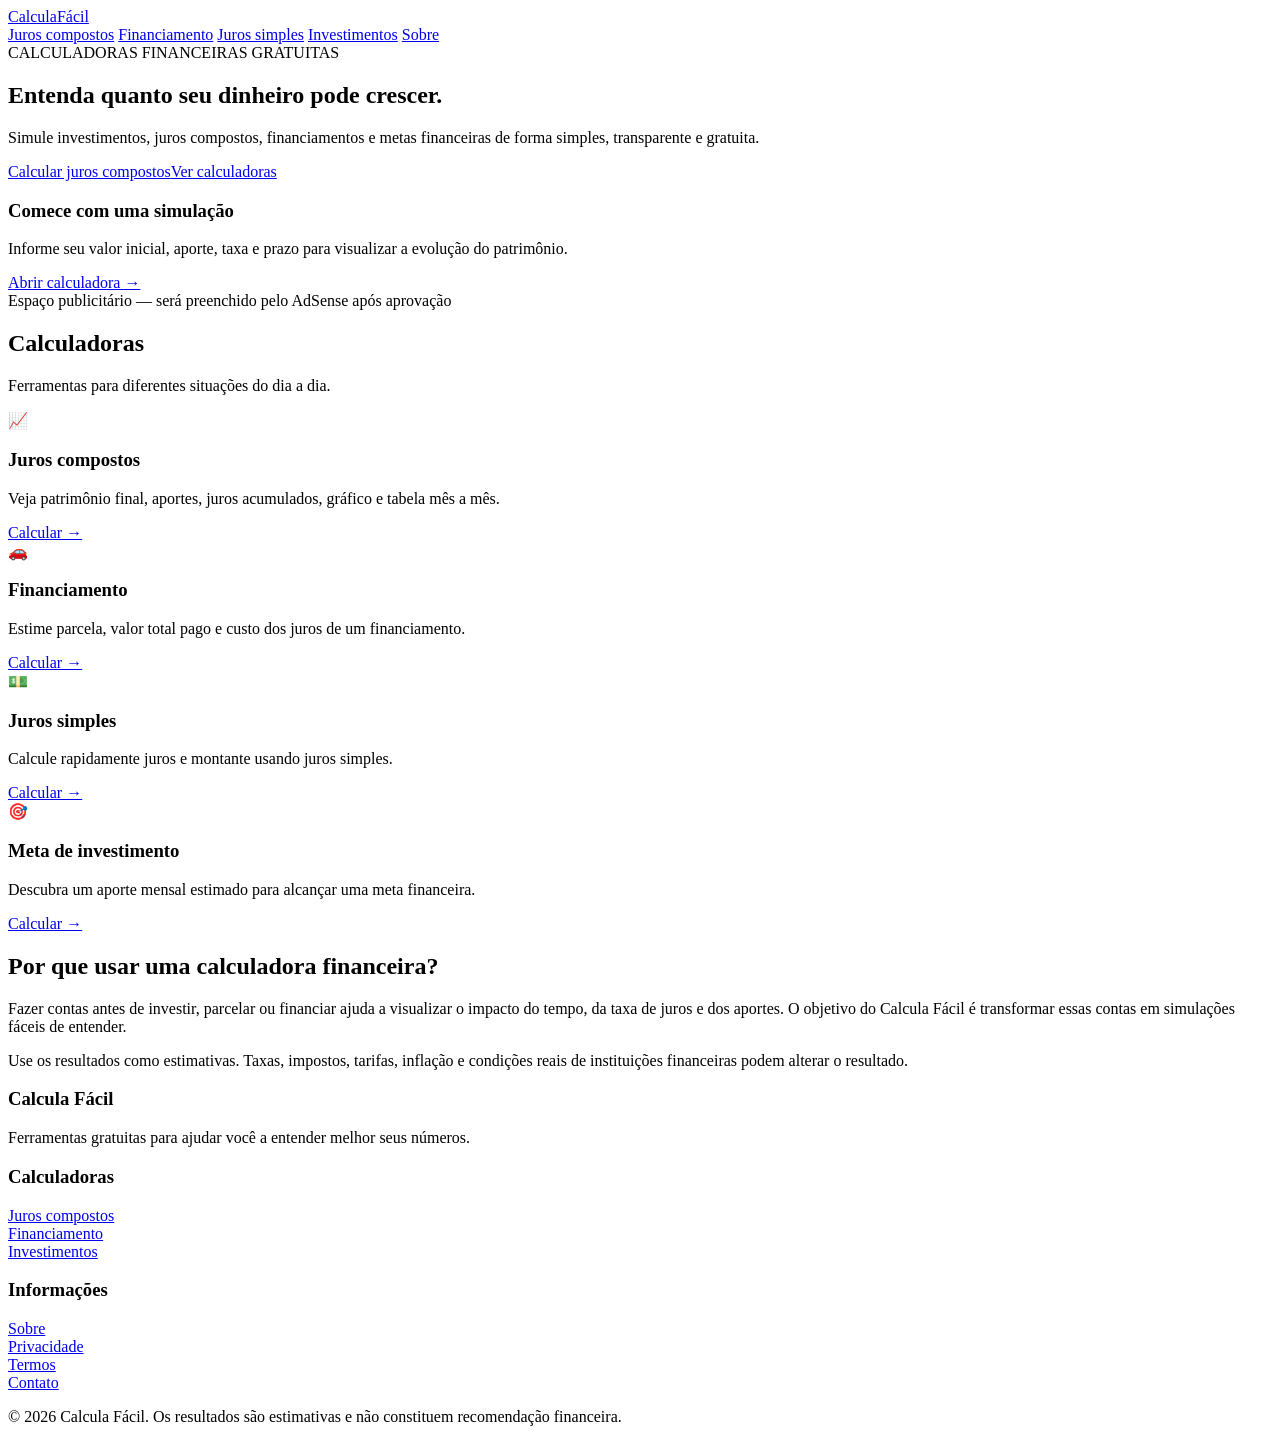
==== index.html @ 95066d44 "Add files via upload" ====
<!doctype html>
<html lang="pt-BR">
<head>
<meta charset="utf-8"><meta name="viewport" content="width=device-width,initial-scale=1">
<title>Calculadoras financeiras gratuitas | Calcula Fácil</title>
<meta name="description" content="Calculadoras financeiras gratuitas para simular juros, investimentos e financiamentos.">
<link rel="stylesheet" href="css/style.css">

<!-- ADSENSE: depois da aprovação, cole aqui o código fornecido pelo Google, sem alterar o código do anúncio. -->
</head>
<body>
<header><div class="container nav">
<a class="logo" href="index.html">Calcula<span>Fácil</span></a>
<nav>
<a href="juros-compostos.html">Juros compostos</a>
<a href="financiamento.html">Financiamento</a>
<a href="juros-simples.html">Juros simples</a>
<a href="investimento.html">Investimentos</a>
<a href="sobre.html">Sobre</a>
</nav></div></header>

<section class="hero"><div class="container hero-grid">
<div><span class="badge">CALCULADORAS FINANCEIRAS GRATUITAS</span>
<h1>Entenda quanto seu dinheiro pode crescer.</h1>
<p class="lead">Simule investimentos, juros compostos, financiamentos e metas financeiras de forma simples, transparente e gratuita.</p>
<div class="actions"><a class="btn btn-primary" href="juros-compostos.html">Calcular juros compostos</a><a class="btn btn-light" href="#calculadoras">Ver calculadoras</a></div></div>
<div class="card"><h3>Comece com uma simulação</h3><p class="muted">Informe seu valor inicial, aporte, taxa e prazo para visualizar a evolução do patrimônio.</p><a class="btn btn-primary" href="juros-compostos.html">Abrir calculadora →</a></div>
</div></section>
<div class="container"><div class="ad-slot">Espaço publicitário — será preenchido pelo AdSense após aprovação</div></div>
<section id="calculadoras"><div class="container"><h2>Calculadoras</h2><p class="muted">Ferramentas para diferentes situações do dia a dia.</p>
<div class="grid">
<div class="card feature"><div class="icon">📈</div><h3>Juros compostos</h3><p>Veja patrimônio final, aportes, juros acumulados, gráfico e tabela mês a mês.</p><a href="juros-compostos.html">Calcular →</a></div>
<div class="card feature"><div class="icon">🚗</div><h3>Financiamento</h3><p>Estime parcela, valor total pago e custo dos juros de um financiamento.</p><a href="financiamento.html">Calcular →</a></div>
<div class="card feature"><div class="icon">💵</div><h3>Juros simples</h3><p>Calcule rapidamente juros e montante usando juros simples.</p><a href="juros-simples.html">Calcular →</a></div>
<div class="card feature"><div class="icon">🎯</div><h3>Meta de investimento</h3><p>Descubra um aporte mensal estimado para alcançar uma meta financeira.</p><a href="investimento.html">Calcular →</a></div>
</div></div></section>
<section><div class="container article"><h2>Por que usar uma calculadora financeira?</h2>
<p>Fazer contas antes de investir, parcelar ou financiar ajuda a visualizar o impacto do tempo, da taxa de juros e dos aportes. O objetivo do Calcula Fácil é transformar essas contas em simulações fáceis de entender.</p>
<p>Use os resultados como estimativas. Taxas, impostos, tarifas, inflação e condições reais de instituições financeiras podem alterar o resultado.</p></div></section>

<footer><div class="container footer-grid">
<div><h3>Calcula Fácil</h3><p>Ferramentas gratuitas para ajudar você a entender melhor seus números.</p></div>
<div><h3>Calculadoras</h3><p><a href="juros-compostos.html">Juros compostos</a><br><a href="financiamento.html">Financiamento</a><br><a href="investimento.html">Investimentos</a></p></div>
<div><h3>Informações</h3><p><a href="sobre.html">Sobre</a><br><a href="privacidade.html">Privacidade</a><br><a href="termos.html">Termos</a><br><a href="contato.html">Contato</a></p></div>
</div><div class="container small">© 2026 Calcula Fácil. Os resultados são estimativas e não constituem recomendação financeira.</div></footer>
<script src="js/app.js"></script>
</body></html>
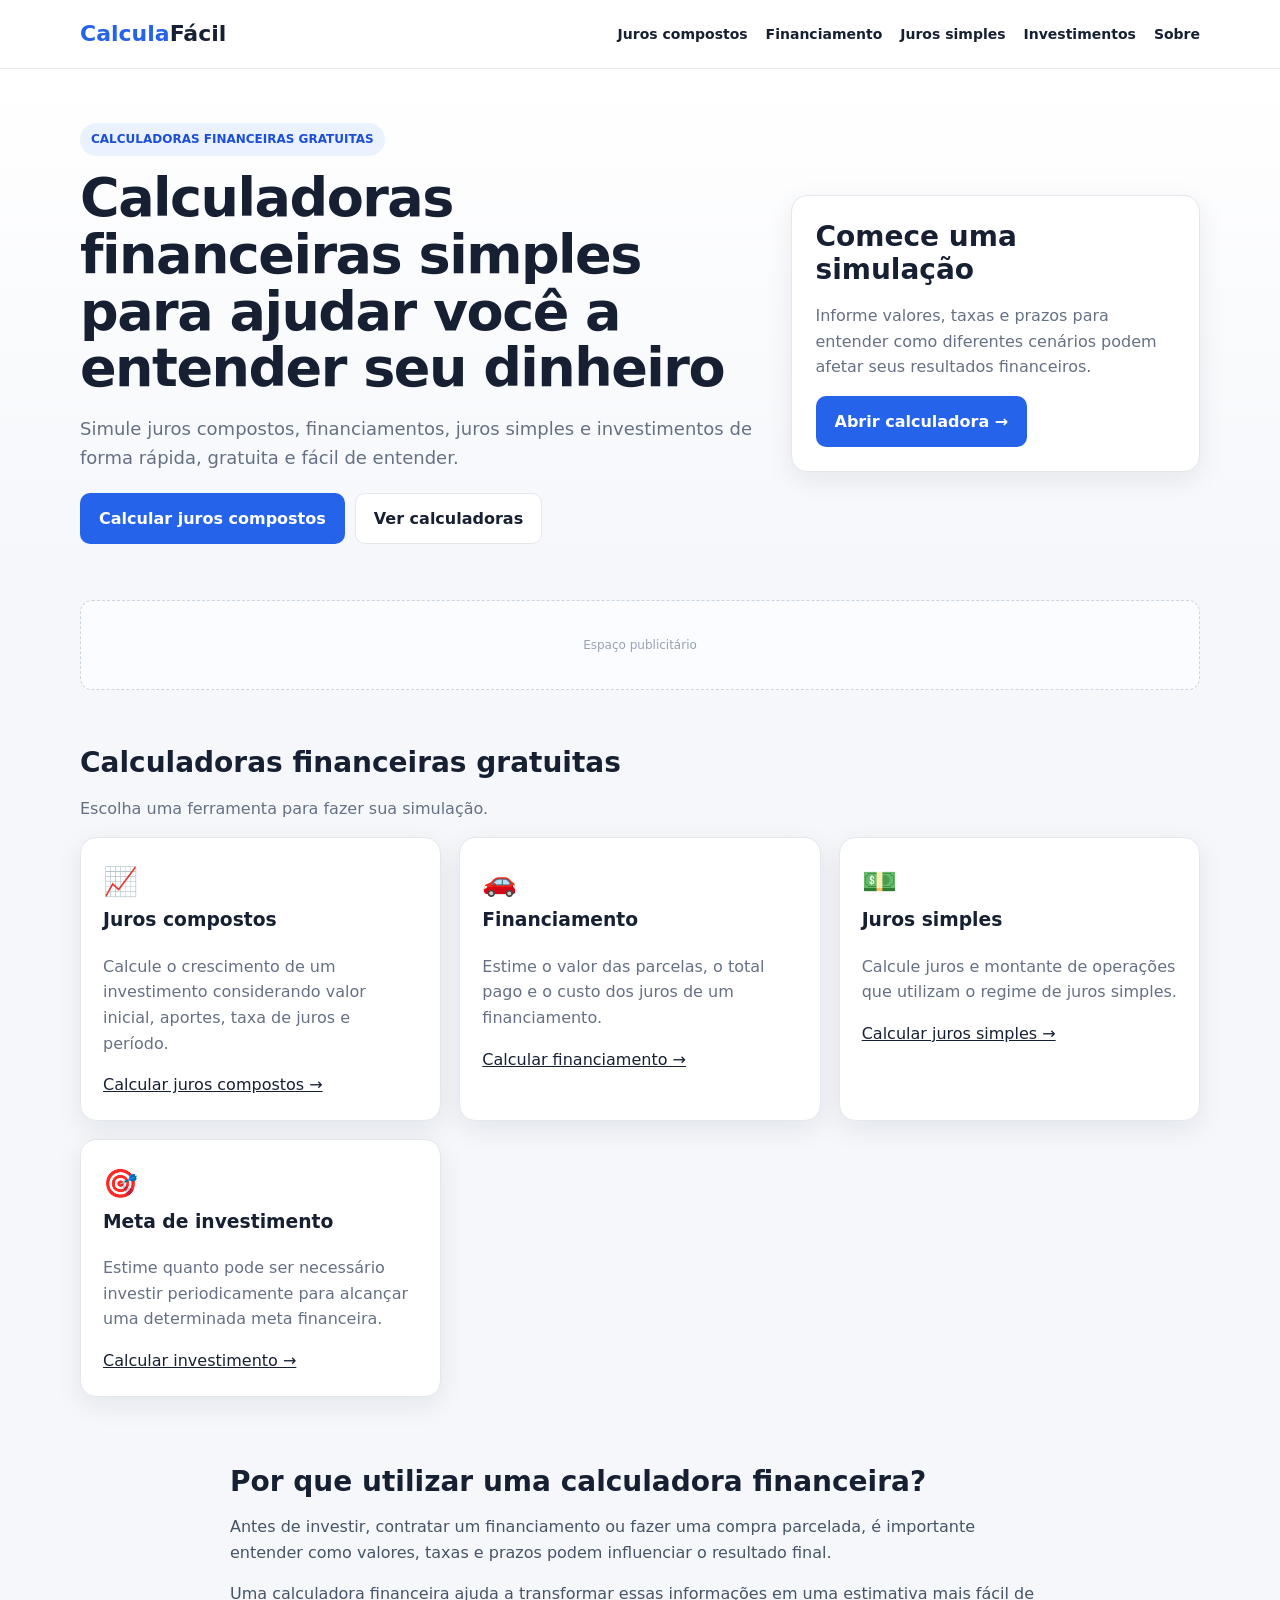
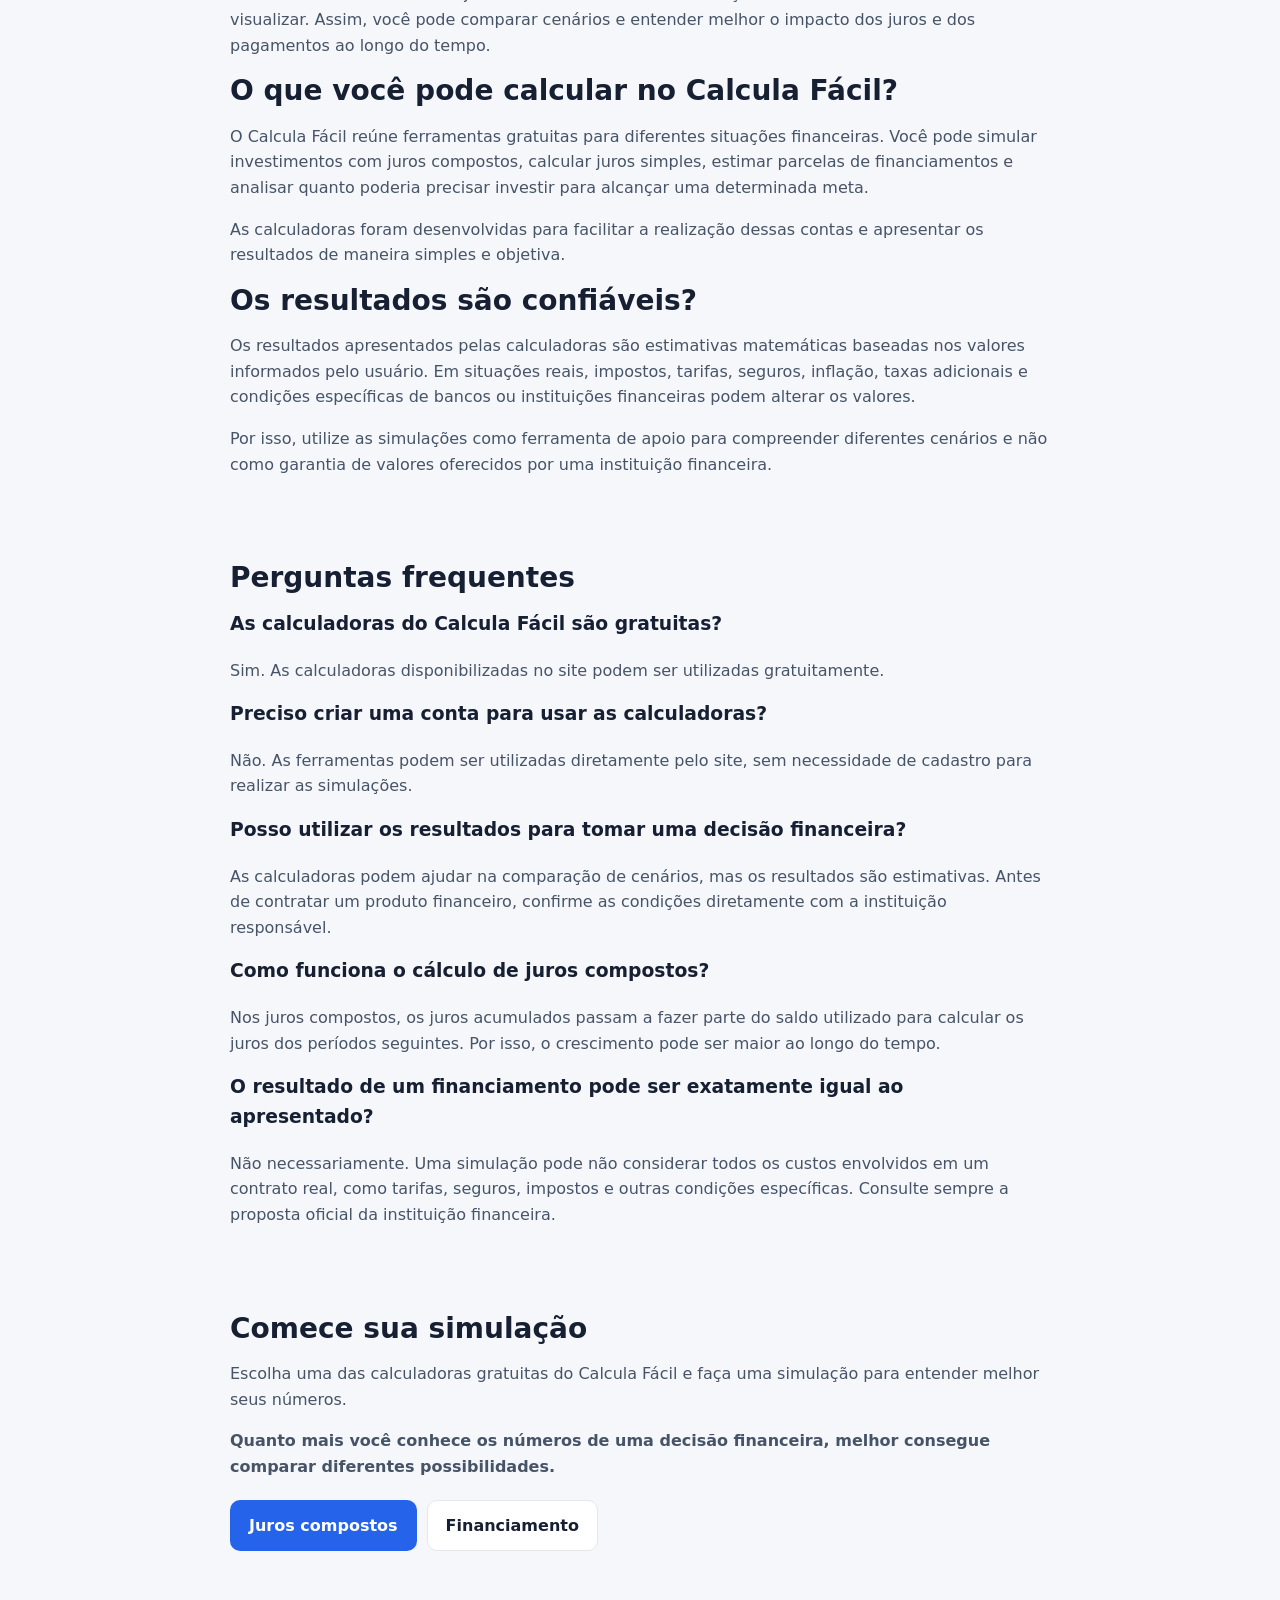
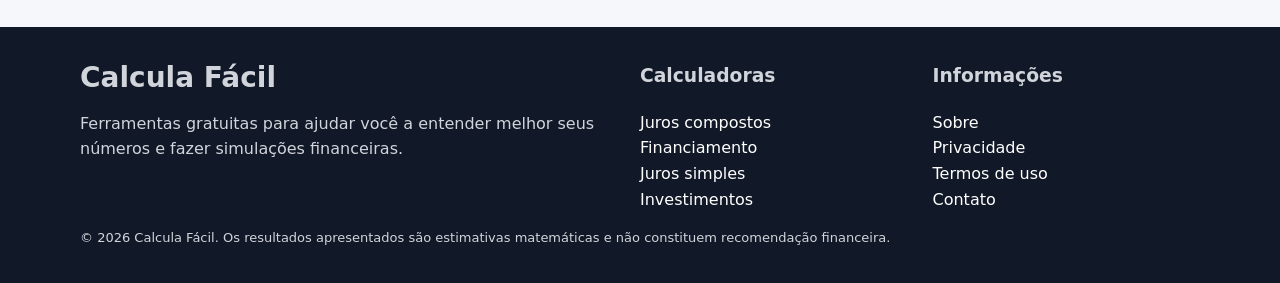
==== commit 28b064f3: "Update index.html" ====
--- a/index.html
+++ b/index.html
@@ -1,47 +1,384 @@
 <!doctype html>
+
 <html lang="pt-BR">
 <head>
-<meta charset="utf-8"><meta name="viewport" content="width=device-width,initial-scale=1">
-<title>Calculadoras financeiras gratuitas | Calcula Fácil</title>
-<meta name="description" content="Calculadoras financeiras gratuitas para simular juros, investimentos e financiamentos.">
+<meta charset="utf-8">
+<meta name="viewport" content="width=device-width, initial-scale=1">
+
+<title>Calcula Fácil | Calculadoras Financeiras Gratuitas</title>
+
+<meta name="description" content="Use calculadoras financeiras gratuitas para simular juros compostos, juros simples, financiamentos e investimentos. Faça suas contas de forma simples e rápida.">
+
+<meta name="robots" content="index, follow">
+<link rel="canonical" href="https://fercrislim.github.io/calcula-facil/">
+
 <link rel="stylesheet" href="css/style.css">
 
-<!-- ADSENSE: depois da aprovação, cole aqui o código fornecido pelo Google, sem alterar o código do anúncio. -->
+<!-- Open Graph -->
+
+<meta property="og:title" content="Calcula Fácil | Calculadoras Financeiras Gratuitas">
+<meta property="og:description" content="Simule juros, financiamentos, investimentos e metas financeiras de forma simples e gratuita.">
+<meta property="og:type" content="website">
+<meta property="og:url" content="https://fercrislim.github.io/calcula-facil/">
+
+<!-- ADSENSE: depois da aprovação, cole aqui o código fornecido pelo Google. -->
+
 </head>
+
 <body>
-<header><div class="container nav">
-<a class="logo" href="index.html">Calcula<span>Fácil</span></a>
-<nav>
+
+<header>
+<div class="container nav">
+
+<a class="logo" href="index.html" aria-label="Calcula Fácil - página inicial">
+Calcula<span>Fácil</span>
+</a>
+
+<nav aria-label="Navegação principal">
 <a href="juros-compostos.html">Juros compostos</a>
 <a href="financiamento.html">Financiamento</a>
 <a href="juros-simples.html">Juros simples</a>
 <a href="investimento.html">Investimentos</a>
 <a href="sobre.html">Sobre</a>
-</nav></div></header>
-
-<section class="hero"><div class="container hero-grid">
-<div><span class="badge">CALCULADORAS FINANCEIRAS GRATUITAS</span>
-<h1>Entenda quanto seu dinheiro pode crescer.</h1>
-<p class="lead">Simule investimentos, juros compostos, financiamentos e metas financeiras de forma simples, transparente e gratuita.</p>
-<div class="actions"><a class="btn btn-primary" href="juros-compostos.html">Calcular juros compostos</a><a class="btn btn-light" href="#calculadoras">Ver calculadoras</a></div></div>
-<div class="card"><h3>Comece com uma simulação</h3><p class="muted">Informe seu valor inicial, aporte, taxa e prazo para visualizar a evolução do patrimônio.</p><a class="btn btn-primary" href="juros-compostos.html">Abrir calculadora →</a></div>
-</div></section>
-<div class="container"><div class="ad-slot">Espaço publicitário — será preenchido pelo AdSense após aprovação</div></div>
-<section id="calculadoras"><div class="container"><h2>Calculadoras</h2><p class="muted">Ferramentas para diferentes situações do dia a dia.</p>
+</nav>
+
+</div>
+</header>
+
+<main>
+
+<section class="hero">
+
+<div class="container hero-grid">
+
+<div>
+
+<span class="badge">CALCULADORAS FINANCEIRAS GRATUITAS</span>
+
+<h1>Calculadoras financeiras simples para ajudar você a entender seu dinheiro</h1>
+
+<p class="lead">
+Simule juros compostos, financiamentos, juros simples e investimentos de forma rápida, gratuita e fácil de entender.
+</p>
+
+<div class="actions">
+
+<a class="btn btn-primary" href="juros-compostos.html">
+Calcular juros compostos
+</a>
+
+<a class="btn btn-light" href="#calculadoras">
+Ver calculadoras
+</a>
+
+</div>
+
+</div>
+
+<div class="card">
+
+<h2>Comece uma simulação</h2>
+
+<p class="muted">
+Informe valores, taxas e prazos para entender como diferentes cenários podem afetar seus resultados financeiros.
+</p>
+
+<a class="btn btn-primary" href="juros-compostos.html">
+Abrir calculadora →
+</a>
+
+</div>
+
+</div>
+
+</section>
+
+<div class="container">
+
+<div class="ad-slot" aria-label="Espaço publicitário">
+Espaço publicitário
+</div>
+
+</div>
+
+<section id="calculadoras">
+
+<div class="container">
+
+<h2>Calculadoras financeiras gratuitas</h2>
+
+<p class="muted">
+Escolha uma ferramenta para fazer sua simulação.
+</p>
+
 <div class="grid">
-<div class="card feature"><div class="icon">📈</div><h3>Juros compostos</h3><p>Veja patrimônio final, aportes, juros acumulados, gráfico e tabela mês a mês.</p><a href="juros-compostos.html">Calcular →</a></div>
-<div class="card feature"><div class="icon">🚗</div><h3>Financiamento</h3><p>Estime parcela, valor total pago e custo dos juros de um financiamento.</p><a href="financiamento.html">Calcular →</a></div>
-<div class="card feature"><div class="icon">💵</div><h3>Juros simples</h3><p>Calcule rapidamente juros e montante usando juros simples.</p><a href="juros-simples.html">Calcular →</a></div>
-<div class="card feature"><div class="icon">🎯</div><h3>Meta de investimento</h3><p>Descubra um aporte mensal estimado para alcançar uma meta financeira.</p><a href="investimento.html">Calcular →</a></div>
-</div></div></section>
-<section><div class="container article"><h2>Por que usar uma calculadora financeira?</h2>
-<p>Fazer contas antes de investir, parcelar ou financiar ajuda a visualizar o impacto do tempo, da taxa de juros e dos aportes. O objetivo do Calcula Fácil é transformar essas contas em simulações fáceis de entender.</p>
-<p>Use os resultados como estimativas. Taxas, impostos, tarifas, inflação e condições reais de instituições financeiras podem alterar o resultado.</p></div></section>
-
-<footer><div class="container footer-grid">
-<div><h3>Calcula Fácil</h3><p>Ferramentas gratuitas para ajudar você a entender melhor seus números.</p></div>
-<div><h3>Calculadoras</h3><p><a href="juros-compostos.html">Juros compostos</a><br><a href="financiamento.html">Financiamento</a><br><a href="investimento.html">Investimentos</a></p></div>
-<div><h3>Informações</h3><p><a href="sobre.html">Sobre</a><br><a href="privacidade.html">Privacidade</a><br><a href="termos.html">Termos</a><br><a href="contato.html">Contato</a></p></div>
-</div><div class="container small">© 2026 Calcula Fácil. Os resultados são estimativas e não constituem recomendação financeira.</div></footer>
+
+<div class="card feature">
+
+<div class="icon" aria-hidden="true">📈</div>
+
+<h3>Juros compostos</h3>
+
+<p>
+Calcule o crescimento de um investimento considerando valor inicial, aportes, taxa de juros e período.
+</p>
+
+<a href="juros-compostos.html">
+Calcular juros compostos →
+</a>
+
+</div>
+
+<div class="card feature">
+
+<div class="icon" aria-hidden="true">🚗</div>
+
+<h3>Financiamento</h3>
+
+<p>
+Estime o valor das parcelas, o total pago e o custo dos juros de um financiamento.
+</p>
+
+<a href="financiamento.html">
+Calcular financiamento →
+</a>
+
+</div>
+
+<div class="card feature">
+
+<div class="icon" aria-hidden="true">💵</div>
+
+<h3>Juros simples</h3>
+
+<p>
+Calcule juros e montante de operações que utilizam o regime de juros simples.
+</p>
+
+<a href="juros-simples.html">
+Calcular juros simples →
+</a>
+
+</div>
+
+<div class="card feature">
+
+<div class="icon" aria-hidden="true">🎯</div>
+
+<h3>Meta de investimento</h3>
+
+<p>
+Estime quanto pode ser necessário investir periodicamente para alcançar uma determinada meta financeira.
+</p>
+
+<a href="investimento.html">
+Calcular investimento →
+</a>
+
+</div>
+
+</div>
+
+</div>
+
+</section>
+
+<section>
+
+<div class="container article">
+
+<h2>Por que utilizar uma calculadora financeira?</h2>
+
+<p>
+Antes de investir, contratar um financiamento ou fazer uma compra parcelada, é importante entender como valores, taxas e prazos podem influenciar o resultado final.
+</p>
+
+<p>
+Uma calculadora financeira ajuda a transformar essas informações em uma estimativa mais fácil de visualizar. Assim, você pode comparar cenários e entender melhor o impacto dos juros e dos pagamentos ao longo do tempo.
+</p>
+
+<h2>O que você pode calcular no Calcula Fácil?</h2>
+
+<p>
+O Calcula Fácil reúne ferramentas gratuitas para diferentes situações financeiras. Você pode simular investimentos com juros compostos, calcular juros simples, estimar parcelas de financiamentos e analisar quanto poderia precisar investir para alcançar uma determinada meta.
+</p>
+
+<p>
+As calculadoras foram desenvolvidas para facilitar a realização dessas contas e apresentar os resultados de maneira simples e objetiva.
+</p>
+
+<h2>Os resultados são confiáveis?</h2>
+
+<p>
+Os resultados apresentados pelas calculadoras são estimativas matemáticas baseadas nos valores informados pelo usuário. Em situações reais, impostos, tarifas, seguros, inflação, taxas adicionais e condições específicas de bancos ou instituições financeiras podem alterar os valores.
+</p>
+
+<p>
+Por isso, utilize as simulações como ferramenta de apoio para compreender diferentes cenários e não como garantia de valores oferecidos por uma instituição financeira.
+</p>
+
+</div>
+
+</section>
+
+<section>
+
+<div class="container article">
+
+<h2>Perguntas frequentes</h2>
+
+<h3>As calculadoras do Calcula Fácil são gratuitas?</h3>
+
+<p>
+Sim. As calculadoras disponibilizadas no site podem ser utilizadas gratuitamente.
+</p>
+
+<h3>Preciso criar uma conta para usar as calculadoras?</h3>
+
+<p>
+Não. As ferramentas podem ser utilizadas diretamente pelo site, sem necessidade de cadastro para realizar as simulações.
+</p>
+
+<h3>Posso utilizar os resultados para tomar uma decisão financeira?</h3>
+
+<p>
+As calculadoras podem ajudar na comparação de cenários, mas os resultados são estimativas. Antes de contratar um produto financeiro, confirme as condições diretamente com a instituição responsável.
+</p>
+
+<h3>Como funciona o cálculo de juros compostos?</h3>
+
+<p>
+Nos juros compostos, os juros acumulados passam a fazer parte do saldo utilizado para calcular os juros dos períodos seguintes. Por isso, o crescimento pode ser maior ao longo do tempo.
+</p>
+
+<h3>O resultado de um financiamento pode ser exatamente igual ao apresentado?</h3>
+
+<p>
+Não necessariamente. Uma simulação pode não considerar todos os custos envolvidos em um contrato real, como tarifas, seguros, impostos e outras condições específicas. Consulte sempre a proposta oficial da instituição financeira.
+</p>
+
+</div>
+
+</section>
+
+<section>
+
+<div class="container article">
+
+<h2>Comece sua simulação</h2>
+
+<p>
+Escolha uma das calculadoras gratuitas do Calcula Fácil e faça uma simulação para entender melhor seus números.
+</p>
+
+<p>
+<strong>
+Quanto mais você conhece os números de uma decisão financeira, melhor consegue comparar diferentes possibilidades.
+</strong>
+</p>
+
+<div class="actions">
+
+<a class="btn btn-primary" href="juros-compostos.html">
+Juros compostos
+</a>
+
+<a class="btn btn-light" href="financiamento.html">
+Financiamento
+</a>
+
+</div>
+
+</div>
+
+</section>
+
+</main>
+
+<footer>
+
+<div class="container footer-grid">
+
+<div>
+
+<h2>Calcula Fácil</h2>
+
+<p>
+Ferramentas gratuitas para ajudar você a entender melhor seus números e fazer simulações financeiras.
+</p>
+
+</div>
+
+<div>
+
+<h3>Calculadoras</h3>
+
+<p>
+
+<a href="juros-compostos.html">
+Juros compostos
+</a>
+<br>
+
+<a href="financiamento.html">
+Financiamento
+</a>
+<br>
+
+<a href="juros-simples.html">
+Juros simples
+</a>
+<br>
+
+<a href="investimento.html">
+Investimentos
+</a>
+
+</p>
+
+</div>
+
+<div>
+
+<h3>Informações</h3>
+
+<p>
+
+<a href="sobre.html">
+Sobre
+</a>
+<br>
+
+<a href="privacidade.html">
+Privacidade
+</a>
+<br>
+
+<a href="termos.html">
+Termos de uso
+</a>
+<br>
+
+<a href="contato.html">
+Contato
+</a>
+
+</p>
+
+</div>
+
+</div>
+
+<div class="container small">
+
+© 2026 Calcula Fácil.
+Os resultados apresentados são estimativas matemáticas e não constituem recomendação financeira.
+
+</div>
+
+</footer>
+
 <script src="js/app.js"></script>
-</body></html>+
+</body>
+</html>
--- a/css/style.css
+++ b/css/style.css
@@ -0,0 +1,65 @@
+
+:root{
+  --bg:#f5f7fb;--card:#fff;--text:#172033;--muted:#667085;--primary:#2563eb;
+  --primary2:#1d4ed8;--border:#e4e7ec;--success:#087443;--shadow:0 8px 28px rgba(16,24,40,.08)
+}
+*{box-sizing:border-box}
+html{scroll-behavior:smooth}
+body{margin:0;font-family:Inter,system-ui,-apple-system,BlinkMacSystemFont,"Segoe UI",Arial,sans-serif;background:var(--bg);color:var(--text);line-height:1.6}
+a{color:inherit}
+.container{width:min(1120px,calc(100% - 32px));margin:auto}
+header{background:#fff;border-bottom:1px solid var(--border);position:sticky;top:0;z-index:20}
+.nav{min-height:68px;display:flex;align-items:center;justify-content:space-between;gap:18px}
+.logo{font-size:22px;font-weight:900;text-decoration:none;color:var(--primary)}
+.logo span{color:var(--text)}
+nav{display:flex;gap:18px;align-items:center;flex-wrap:wrap}
+nav a{text-decoration:none;font-weight:650;font-size:14px}
+nav a:hover{color:var(--primary)}
+.hero{padding:54px 0 34px;background:linear-gradient(180deg,#fff 0%,#f5f7fb 100%)}
+.hero-grid{display:grid;grid-template-columns:1.25fr .75fr;gap:28px;align-items:center}
+h1{font-size:clamp(32px,5vw,54px);line-height:1.05;margin:0 0 16px;letter-spacing:-1.5px}
+h2{font-size:28px;line-height:1.2;margin:0 0 14px}
+h3{margin-top:0}
+.lead{font-size:18px;color:var(--muted);max-width:700px}
+.badge{display:inline-block;padding:7px 11px;border-radius:999px;background:#eaf2ff;color:#1d4ed8;font-weight:800;font-size:12px;margin-bottom:14px}
+.card{background:var(--card);border:1px solid var(--border);border-radius:16px;box-shadow:var(--shadow);padding:24px}
+.grid{display:grid;grid-template-columns:repeat(3,1fr);gap:18px}
+.grid-2{display:grid;grid-template-columns:repeat(2,1fr);gap:18px}
+section{padding:34px 0}
+.feature{padding:22px}
+.feature .icon{font-size:28px}
+.feature p,.muted{color:var(--muted)}
+.btn{display:inline-block;padding:12px 18px;border-radius:10px;text-decoration:none;font-weight:800;border:1px solid transparent;cursor:pointer}
+.btn-primary{background:var(--primary);color:#fff}
+.btn-primary:hover{background:var(--primary2)}
+.btn-light{background:#fff;border-color:var(--border)}
+.actions{display:flex;gap:10px;flex-wrap:wrap;margin-top:20px}
+.form-grid{display:grid;grid-template-columns:repeat(2,1fr);gap:16px}
+label{font-size:14px;font-weight:800;display:block;margin-bottom:7px}
+input,select{width:100%;padding:12px;border:1px solid #cfd5dd;border-radius:10px;font-size:16px;background:#fff;color:var(--text)}
+input:focus,select:focus{outline:3px solid #dbeafe;border-color:var(--primary)}
+.result-grid{display:grid;grid-template-columns:repeat(3,1fr);gap:14px;margin-top:20px}
+.result{background:#f8fafc;border:1px solid var(--border);padding:18px;border-radius:12px}
+.result small{display:block;color:var(--muted);margin-bottom:6px}
+.result strong{font-size:22px}
+.result.highlight{background:#eaf2ff;border-color:#bfdbfe}
+.chart-wrap{height:360px}
+.table-wrap{overflow:auto;max-height:520px}
+table{width:100%;border-collapse:collapse;font-size:14px}
+th,td{padding:10px;border-bottom:1px solid var(--border);text-align:right;white-space:nowrap}
+th:first-child,td:first-child{text-align:center}
+th{position:sticky;top:0;background:#f1f5f9}
+.ad-slot{min-height:90px;border:1px dashed #cbd5e1;border-radius:12px;display:flex;align-items:center;justify-content:center;color:#98a2b3;font-size:12px;background:#fafcff;margin:22px 0}
+.article{max-width:820px}
+.article p,.article li{color:#475467}
+footer{background:#111827;color:#d1d5db;margin-top:42px;padding:34px 0}
+footer a{color:#fff;text-decoration:none}
+.footer-grid{display:grid;grid-template-columns:2fr 1fr 1fr;gap:25px}
+.notice{padding:14px 16px;border-radius:10px;background:#fff8e6;border:1px solid #f5d88a;color:#694f00}
+.small{font-size:13px}
+@media(max-width:800px){
+ .hero-grid,.grid,.grid-2,.result-grid,.form-grid,.footer-grid{grid-template-columns:1fr}
+ nav{display:none}
+ .hero{padding-top:35px}
+ .card{padding:18px}
+}
